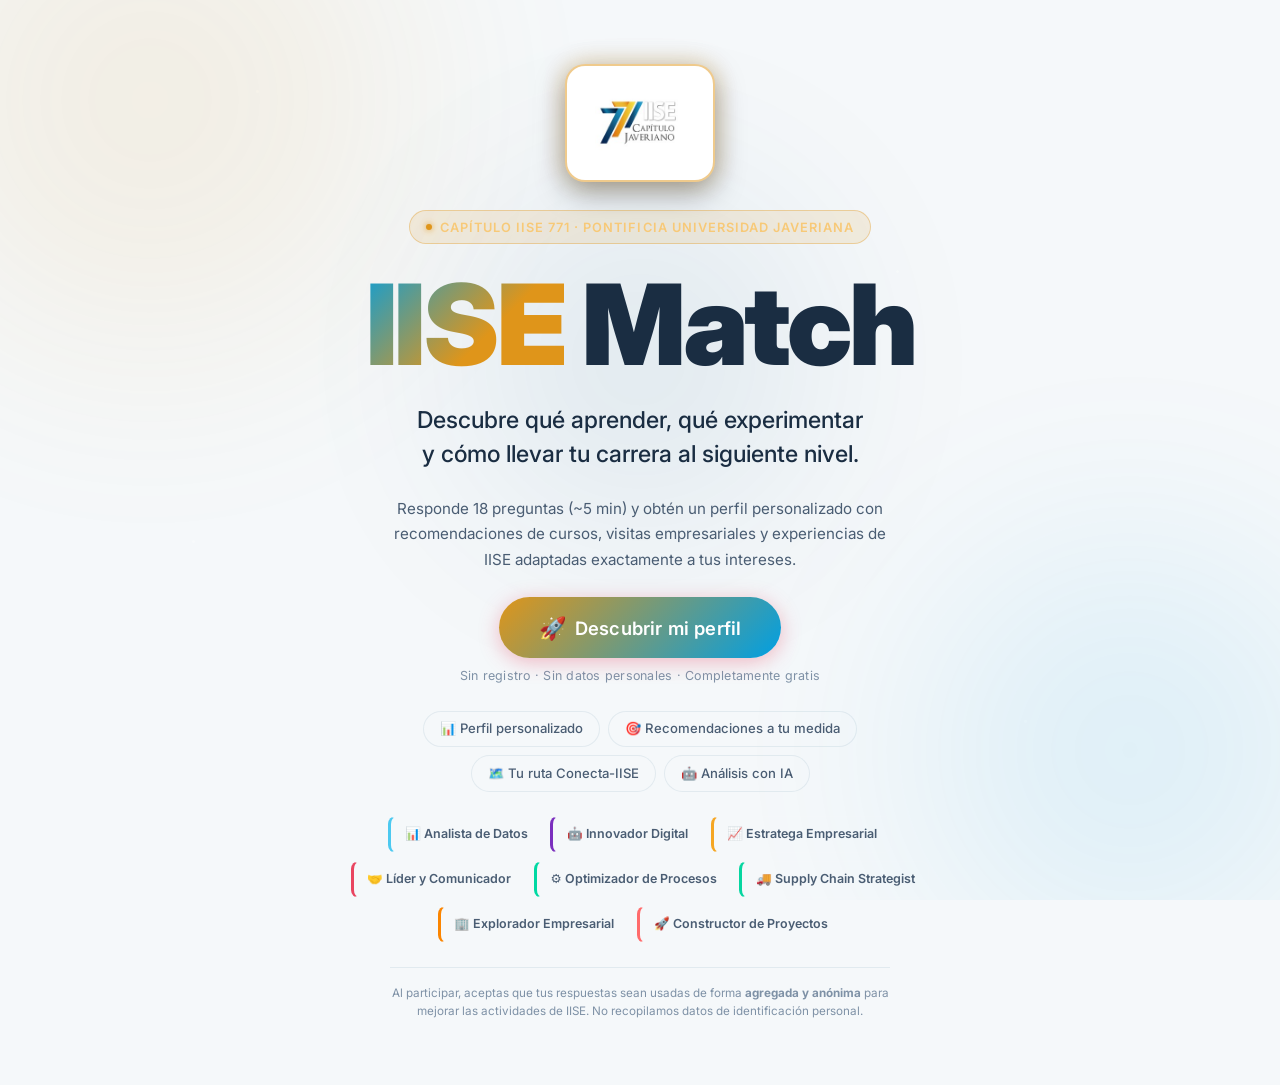
==== index.html @ e1079242 "Add files via upload" ====
<!DOCTYPE html>
<html lang="es">
<head>
  <meta charset="UTF-8">
  <meta name="viewport" content="width=device-width, initial-scale=1.0">
  <title>IISE Match — Descubre tu perfil profesional | Javeriana</title>
  <meta name="description" content="Descubre qué actividades de IISE se adaptan mejor a tus intereses. Responde 18 preguntas y obtén un perfil personalizado con recomendaciones de cursos, visitas y experiencias.">

  <!-- Fonts -->
  <link rel="preconnect" href="https://fonts.googleapis.com">
  <link rel="preconnect" href="https://fonts.gstatic.com" crossorigin>
  <link href="https://fonts.googleapis.com/css2?family=Inter:wght@300;400;500;600;700;800;900&family=JetBrains+Mono:wght@400;700&display=swap" rel="stylesheet">

  <!-- CSS -->
  <link rel="stylesheet" href="main.css">
  <link rel="stylesheet" href="quiz.css">
  <link rel="stylesheet" href="results.css">
</head>
<body>

  <!-- Animated Background Particles -->
  <div class="bg-animation" aria-hidden="true">
    <div class="particle p1"></div>
    <div class="particle p2"></div>
    <div class="particle p3"></div>
    <div class="particle p4"></div>
    <div class="particle p5"></div>
    <div class="orb orb1"></div>
    <div class="orb orb2"></div>
    <div class="orb orb3"></div>
  </div>

  <!-- ============================================================
       SCREEN 1: LANDING
       ============================================================ -->
  <section id="screen-landing" class="screen active" role="main">
    <div class="landing-wrapper">

      <!-- Logo -->
      <div class="logo-container fade-in-up delay-1">
        <a href="https://www.instagram.com/iisejaveriana/" target="_blank" rel="noopener noreferrer" class="logo-card-link" title="Visita nuestro Instagram @iisejaveriana">
          <div class="logo-card">
            <img src="logo.png" alt="Capítulo IISE Javeriano 771" class="main-logo-img">
          </div>
        </a>
      </div>

      <!-- Badge -->
      <div class="badge fade-in-up delay-1">
        <span class="badge-dot"></span>
        Capítulo IISE 771 · Pontificia Universidad Javeriana
      </div>

      <!-- Hero Title -->
      <h1 class="hero-title fade-in-up delay-2">
        <span class="gradient-text">IISE</span> Match
      </h1>

      <!-- Subtitle -->
      <p class="hero-subtitle fade-in-up delay-3">
        Descubre qué aprender, qué experimentar<br class="desktop-br"> y cómo llevar tu carrera al siguiente nivel.
      </p>

      <!-- Description -->
      <p class="hero-desc fade-in-up delay-4">
        Responde 18 preguntas (~5 min) y obtén un perfil personalizado con recomendaciones de cursos, visitas empresariales y experiencias de IISE adaptadas exactamente a tus intereses.
      </p>

      <!-- CTA -->
      <div class="hero-cta fade-in-up delay-5">
        <button id="start-btn" class="btn btn-primary btn-large" aria-label="Comenzar el test de perfil IISE Match">
          <span class="btn-icon">🚀</span>
          Descubrir mi perfil
        </button>
        <p class="cta-hint">Sin registro · Sin datos personales · Completamente gratis</p>
      </div>

      <!-- Feature Pills -->
      <div class="feature-pills fade-in-up delay-6" aria-label="Características del sistema">
        <div class="pill">📊 Perfil personalizado</div>
        <div class="pill">🎯 Recomendaciones a tu medida</div>
        <div class="pill">🗺️ Tu ruta Conecta-IISE</div>
        <div class="pill">🤖 Análisis con IA</div>
      </div>

      <!-- Profile Preview Cards -->
      <div class="profile-preview fade-in-up delay-7" aria-label="Ejemplos de perfiles disponibles">
        <div class="preview-card" style="--card-color:#4cc9f0">📊 Analista de Datos</div>
        <div class="preview-card" style="--card-color:#7b2fbe">🤖 Innovador Digital</div>
        <div class="preview-card" style="--card-color:#f5a623">📈 Estratega Empresarial</div>
        <div class="preview-card" style="--card-color:#e94560">🤝 Líder y Comunicador</div>
        <div class="preview-card" style="--card-color:#00d9a3">⚙️ Optimizador de Procesos</div>
        <div class="preview-card" style="--card-color:#06d6a0">🚚 Supply Chain Strategist</div>
        <div class="preview-card" style="--card-color:#fb8500">🏢 Explorador Empresarial</div>
        <div class="preview-card" style="--card-color:#ff6b6b">🚀 Constructor de Proyectos</div>
      </div>

      <!-- Consent note -->
      <p class="consent-note fade-in-up delay-7">
        Al participar, aceptas que tus respuestas sean usadas de forma <strong>agregada y anónima</strong> 
        para mejorar las actividades de IISE. No recopilamos datos de identificación personal.
      </p>

    </div>
  </section>

  <!-- ============================================================
       SCREEN 2: QUIZ
       ============================================================ -->
  <section id="screen-quiz" class="screen" role="main" aria-label="Cuestionario IISE Match">
    <div id="quiz-container">

      <!-- Top bar: progress -->
      <div class="quiz-topbar">
        <a href="https://www.instagram.com/iisejaveriana/" target="_blank" rel="noopener noreferrer" style="text-decoration:none;" title="Visita nuestro Instagram @iisejaveriana">
          <div class="quiz-brand">
            <img src="logo.png" alt="IISE Logo" class="nav-logo-img">
            <span><strong style="color:var(--accent-primary)">IISE</strong> Match</span>
          </div>
        </a>
        <div class="quiz-progress-info">
          <span id="progress-label" class="progress-label">Pregunta 1 de 18</span>
        </div>
      </div>

      <!-- Progress Bar -->
      <div class="progress-track" role="progressbar" aria-valuemin="0" aria-valuemax="100" aria-valuenow="0">
        <div id="progress-bar-fill" class="progress-bar-fill"></div>
      </div>

      <!-- Module indicator -->
      <div id="module-title" class="module-title"></div>

      <!-- Question Card -->
      <div id="question-container" class="question-card glass-panel">
        <!-- Injected by quiz.js -->
      </div>

      <!-- Navigation -->
      <div class="nav-buttons">
        <button id="prev-btn" class="btn btn-ghost" style="visibility:hidden" aria-label="Pregunta anterior">
          ← Atrás
        </button>
        <button id="next-btn" class="btn btn-primary" disabled aria-label="Siguiente pregunta">
          Siguiente →
        </button>
      </div>
    </div>
  </section>

  <!-- ============================================================
       SCREEN 3: CALCULATING
       ============================================================ -->
  <section id="screen-calculating" class="screen" role="status" aria-live="polite" aria-label="Calculando tu perfil">
    <div class="calculating-wrapper glass-panel">
      <div class="calc-animation">
        <div class="calc-ring"></div>
        <div class="calc-ring r2"></div>
        <div class="calc-ring r3"></div>
        <span class="calc-emoji">🧠</span>
      </div>
      <h2 class="calc-title">Analizando tu perfil…</h2>
      <p class="calc-subtitle">Identificando tus intereses y buscando las mejores actividades de IISE para ti.</p>
      <div class="calc-steps">
        <div class="calc-step active" id="cs1">✓ Procesando respuestas</div>
        <div class="calc-step" id="cs2">◌ Calculando afinidad de perfiles</div>
        <div class="calc-step" id="cs3">◌ Generando recomendaciones</div>
        <div class="calc-step" id="cs4">◌ Construyendo tu ruta Conecta-IISE</div>
      </div>
    </div>
  </section>

  <!-- ============================================================
       SCREEN 4: RESULTS
       ============================================================ -->
  <section id="screen-results" class="screen" role="main" aria-label="Tus resultados IISE Match">
    <div id="results-container">

      <!-- Local Mode Notice -->
      <div id="local-notice" class="local-notice" role="alert" style="display:none">
        <span class="notice-icon">ℹ️</span>
        <div>
          <strong>Modo local activo.</strong> Tus resultados se calculan en tu dispositivo. 
          Para que IISE pueda analizar los datos agrupados, configura la URL de Google Apps Script en <code>js/config.js</code>.
        </div>
      </div>

      <!-- Results Header -->
      <div class="results-header">
        <a href="https://www.instagram.com/iisejaveriana/" target="_blank" rel="noopener noreferrer" class="results-logo-link" title="Visita nuestro Instagram @iisejaveriana">
          <div class="results-logo-wrap">
            <img src="logo.png" alt="Capítulo IISE Javeriano 771" class="results-logo-img">
          </div>
        </a>
        <div class="results-badge">Tu Perfil IISE Match</div>
        <h1 class="results-title">¡Aquí está tu análisis!</h1>
      </div>

      <!-- Primary Profile Card -->
      <div id="primary-profile" class="primary-profile glass-panel" aria-label="Perfil principal">
        <!-- Injected by results.js -->
      </div>

      <!-- Secondary Profiles -->
      <div class="section-header">
        <h2 class="section-title">Tu combinación de perfiles</h2>
        <p class="section-desc">Los porcentajes indican tu afinidad con cada perfil.</p>
      </div>
      <div id="secondary-profiles" class="secondary-profiles" aria-label="Perfiles secundarios">
        <!-- Injected by results.js -->
      </div>

      <!-- Interests -->
      <div class="tags-section">
        <div class="section-header">
          <h2 class="section-title">Tus intereses detectados</h2>
        </div>
        <div id="tags-container" class="tags-container" aria-label="Intereses detectados">
          <!-- Injected by results.js -->
        </div>
      </div>

      <!-- Recommendations -->
      <div class="section-header">
        <h2 class="section-title">Actividades recomendadas para ti</h2>
        <p class="section-desc">Basadas en tu perfil y objetivos declarados.</p>
      </div>
      <div id="recommendations-container" class="recommendations-grid" aria-label="Actividades recomendadas">
        <!-- Injected by results.js -->
      </div>

      <!-- Route -->
      <div class="route-section">
        <div class="section-header">
          <h2 class="section-title">🗺️ Tu Ruta Conecta-IISE</h2>
          <p class="section-desc">Una secuencia de experiencias diseñada para tu perfil.</p>
        </div>
        <div id="route-container" class="route-timeline" aria-label="Ruta Conecta-IISE recomendada">
          <!-- Injected by results.js -->
        </div>
      </div>

      <!-- Action Buttons -->
      <div class="results-actions">
        <button id="restart-btn" class="btn btn-primary btn-large" aria-label="Volver a comenzar">
          🔄 Hacer el test de nuevo
        </button>
      </div>

      <!-- Footer note -->
      <p class="results-footer-note">
        ¿Tienes preguntas sobre las actividades de IISE? Contáctanos en nuestras redes sociales.
        Los datos de tu respuesta se usan de forma agregada y anónima para mejorar las actividades del capítulo.
      </p>

    </div>
  </section>

  <!-- ============================================================
       SCRIPTS (Order matters)
       ============================================================ -->
  <script src="config.js"></script>
  <script src="profiles.js"></script>
  <script src="activities.js"></script>
  <script src="questions.js"></script>
  <script src="router.js"></script>
  <script src="api.js"></script>
  <script src="scoring.js"></script>
  <script src="recommender.js"></script>
  <script src="quiz.js"></script>
  <script src="results.js"></script>

  <!-- Calculating screen animation sequencer -->
  <script>
    // Animate the calculating steps sequentially
    window._animateCalcSteps = function() {
      const steps = ['cs2','cs3','cs4'];
      steps.forEach((id, i) => {
        setTimeout(() => {
          const el = document.getElementById(id);
          if (el) {
            el.classList.add('active');
            el.textContent = el.textContent.replace('◌', '✓');
          }
        }, (i + 1) * 700);
      });
    };
  </script>

</body>
</html>
---- main.css ----
/* ============================================================
   IISE MATCH — Design System & Global Styles
   Pontificia Universidad Javeriana · Capítulo IISE
   ============================================================ */

/* ── Design Tokens ────────────────────────────────────────── */
:root {
  /* Backgrounds */
  --bg-primary:    #f5f8fa; /* Soft warm white */
  --bg-secondary:  #ffffff; /* Pure white for containers */
  --bg-card:       rgba(255, 255, 255, 0.85);
  --bg-card-hover: rgba(255, 255, 255, 0.95);

  /* Accent Colors - IISE Javeriana 771 Logo */
  --accent-primary:   #df951a; /* Logo Gold/Amber */
  --accent-secondary: #084c76; /* Logo Prussian Blue */
  --accent-tertiary:  #009fe3; /* Logo Cyan/Medium Blue */

  /* Semantic Colors */
  --text-primary:   #1a2d42; /* Dark Prussian Blue for readability */
  --text-secondary: #4a5d73; /* Slate grey for text descriptions */
  --text-muted:     #7e91a6; /* Light grey for indicators */
  --success:        #00bfa6; /* Soft green */
  --warning:        #df951a; /* Gold */
  --info:           #009fe3; /* Cyan */
  --danger:         #ff4d6d;

  /* Typography */
  --font-main: 'Inter', system-ui, sans-serif;
  --font-mono: 'JetBrains Mono', monospace;

  /* Glass Effect - Light Mode */
  --glass-bg:     rgba(255, 255, 255, 0.8);
  --glass-border: rgba(8, 76, 118, 0.08);
  --glass-shadow: 0 10px 30px -10px rgba(8, 76, 118, 0.12), 0 1px 3px rgba(8, 76, 118, 0.05);

  /* Spacing */
  --space-xs:  0.25rem;
  --space-sm:  0.5rem;
  --space-md:  1rem;
  --space-lg:  1.5rem;
  --space-xl:  2rem;
  --space-2xl: 3rem;
  --space-3xl: 4rem;

  /* Border Radius */
  --radius-sm:   8px;
  --radius-md:   12px;
  --radius-lg:   20px;
  --radius-full: 9999px;

  /* Transitions */
  --transition-fast:   0.15s ease;
  --transition-normal: 0.3s ease;
  --transition-slow:   0.6s ease;
}

/* ── Reset ────────────────────────────────────────────────── */
*, *::before, *::after {
  box-sizing: border-box;
  margin: 0;
  padding: 0;
}

html {
  scroll-behavior: smooth;
  font-size: 16px;
}

body {
  background-color: var(--bg-primary);
  color: var(--text-primary);
  font-family: var(--font-main);
  line-height: 1.65;
  min-height: 100vh;
  overflow-x: hidden;
  -webkit-font-smoothing: antialiased;
}

img, svg { display: block; max-width: 100%; }
button { cursor: pointer; font-family: var(--font-main); }
a { color: var(--info); text-decoration: none; }

/* ── Animated Background ──────────────────────────────────── */
.bg-animation {
  position: fixed;
  inset: 0;
  pointer-events: none;
  z-index: 0;
  overflow: hidden;
}

.orb {
  position: absolute;
  border-radius: 50%;
  filter: blur(100px);
  opacity: 0.12;
  animation: orbFloat 20s ease-in-out infinite;
}

.orb1 {
  width: 600px; height: 600px;
  background: radial-gradient(circle, #df951a, transparent);
  top: -200px; left: -150px;
  animation-delay: 0s;
}

.orb2 {
  width: 500px; height: 500px;
  background: radial-gradient(circle, #009fe3, transparent);
  bottom: -100px; right: -100px;
  animation-delay: -8s;
}

.orb3 {
  width: 400px; height: 400px;
  background: radial-gradient(circle, #084c76, transparent);
  top: 40%; left: 50%;
  transform: translate(-50%, -50%);
  animation-delay: -15s;
}

@keyframes orbFloat {
  0%, 100% { transform: translate(0, 0) scale(1); }
  33%       { transform: translate(30px, -30px) scale(1.05); }
  66%       { transform: translate(-20px, 20px) scale(0.95); }
}

.particle {
  position: absolute;
  width: 3px; height: 3px;
  border-radius: 50%;
  background: rgba(255, 255, 255, 0.3);
  animation: particleDrift 15s linear infinite;
}

.p1 { top: 10%; left: 20%; animation-delay: 0s;    animation-duration: 12s; }
.p2 { top: 30%; left: 70%; animation-delay: -4s;   animation-duration: 18s; }
.p3 { top: 60%; left: 15%; animation-delay: -8s;   animation-duration: 14s; }
.p4 { top: 80%; left: 80%; animation-delay: -2s;   animation-duration: 16s; }
.p5 { top: 50%; left: 45%; animation-delay: -10s;  animation-duration: 20s; }

@keyframes particleDrift {
  0%   { transform: translateY(0) translateX(0); opacity: 0; }
  10%  { opacity: 0.4; }
  90%  { opacity: 0.4; }
  100% { transform: translateY(-200px) translateX(50px); opacity: 0; }
}

/* ── Screens ──────────────────────────────────────────────── */
.screen {
  display: none;
  position: relative;
  z-index: 1;
  min-height: 100vh;
  padding: var(--space-xl);
}

.screen.active {
  display: flex;
  flex-direction: column;
  align-items: center;
}

/* ── Glass Panel ──────────────────────────────────────────── */
.glass-panel {
  background: var(--glass-bg);
  backdrop-filter: blur(20px);
  -webkit-backdrop-filter: blur(20px);
  border: 1px solid var(--glass-border);
  border-radius: var(--radius-lg);
  box-shadow: var(--glass-shadow);
}

/* ── Typography ───────────────────────────────────────────── */
h1, h2, h3, h4, h5, h6 {
  font-weight: 700;
  color: var(--text-primary);
  line-height: 1.2;
}

.gradient-text {
  background: linear-gradient(135deg, var(--info) 0%, var(--accent-primary) 60%);
  -webkit-background-clip: text;
  -webkit-text-fill-color: transparent;
  background-clip: text;
}

/* ── Buttons ──────────────────────────────────────────────── */
.btn {
  display: inline-flex;
  align-items: center;
  justify-content: center;
  gap: var(--space-sm);
  padding: 0.875rem 1.75rem;
  border-radius: var(--radius-full);
  border: none;
  font-size: 1rem;
  font-weight: 600;
  letter-spacing: 0.01em;
  transition: all var(--transition-normal);
  position: relative;
  overflow: hidden;
  white-space: nowrap;
}

.btn::after {
  content: '';
  position: absolute;
  inset: 0;
  background: linear-gradient(rgba(255,255,255,0.08), rgba(255,255,255,0));
  opacity: 0;
  transition: opacity var(--transition-fast);
}

.btn:hover::after { opacity: 1; }

.btn-primary {
  background: linear-gradient(135deg, var(--accent-primary) 0%, var(--accent-tertiary) 100%);
  color: #fff;
  box-shadow: 0 4px 20px rgba(233, 69, 96, 0.35);
}

.btn-primary:hover {
  transform: translateY(-2px);
  box-shadow: 0 8px 30px rgba(233, 69, 96, 0.5);
}

.btn-primary:active { transform: translateY(0); }

.btn-primary:disabled {
  background: var(--bg-card);
  color: var(--text-muted);
  box-shadow: none;
  cursor: not-allowed;
  transform: none;
}

.btn-ghost {
  background: transparent;
  color: var(--text-secondary);
  border: 1px solid var(--glass-border);
  box-shadow: none;
}

.btn-ghost:hover {
  background: var(--bg-card);
  color: var(--text-primary);
  border-color: rgba(255,255,255,0.15);
  transform: translateY(-1px);
}

.btn-large {
  padding: 1.1rem 2.5rem;
  font-size: 1.15rem;
}

.btn-icon { font-size: 1.2em; }

/* ── Animations ───────────────────────────────────────────── */
@keyframes fadeInUp {
  from { opacity: 0; transform: translateY(24px); }
  to   { opacity: 1; transform: translateY(0); }
}

@keyframes fadeIn {
  from { opacity: 0; }
  to   { opacity: 1; }
}

@keyframes pulseGlow {
  0%, 100% { box-shadow: 0 0 0 0 rgba(233, 69, 96, 0.4); }
  50%       { box-shadow: 0 0 0 12px rgba(233, 69, 96, 0); }
}

.fade-in-up {
  opacity: 0;
  animation: fadeInUp 0.7s ease forwards;
}

.delay-1 { animation-delay: 0.1s; }
.delay-2 { animation-delay: 0.25s; }
.delay-3 { animation-delay: 0.4s; }
.delay-4 { animation-delay: 0.55s; }
.delay-5 { animation-delay: 0.7s; }
.delay-6 { animation-delay: 0.85s; }
.delay-7 { animation-delay: 1.0s; }

/* ============================================================
   LANDING PAGE STYLES
   ============================================================ */

#screen-landing {
  justify-content: center;
  padding-top: var(--space-3xl);
  padding-bottom: var(--space-3xl);
}

.landing-wrapper {
  width: 100%;
  max-width: 760px;
  text-align: center;
  display: flex;
  flex-direction: column;
  align-items: center;
  gap: var(--space-lg);
}

/* ── Logo Card ─── */
.logo-container {
  display: flex;
  justify-content: center;
  align-items: center;
  margin-bottom: var(--space-xs);
}

.logo-card {
  background: #ffffff;
  padding: 12px 28px;
  border-radius: 20px;
  box-shadow: 0 10px 30px rgba(0, 0, 0, 0.35), 0 0 25px rgba(223, 149, 26, 0.3);
  border: 2px solid rgba(223, 149, 26, 0.5);
  display: inline-flex;
  align-items: center;
  justify-content: center;
  transition: transform var(--transition-normal), box-shadow var(--transition-normal);
}

.logo-card:hover {
  transform: translateY(-3px) scale(1.02);
  box-shadow: 0 14px 35px rgba(0, 0, 0, 0.4), 0 0 30px rgba(223, 149, 26, 0.45);
}

.main-logo-img {
  max-height: 90px;
  width: auto;
  object-fit: contain;
  display: block;
}

/* Quiz Topbar Logo */
.nav-logo-img {
  height: 32px;
  width: auto;
  background: #ffffff;
  padding: 3px 8px;
  border-radius: 8px;
  vertical-align: middle;
  object-fit: contain;
  margin-right: 8px;
  box-shadow: 0 2px 8px rgba(0,0,0,0.2);
}

/* Results Header Logo */
.results-logo-wrap {
  display: flex;
  justify-content: center;
  margin-bottom: var(--space-md);
}

.results-logo-img {
  max-height: 75px;
  width: auto;
  background: #ffffff;
  padding: 10px 22px;
  border-radius: 16px;
  box-shadow: 0 8px 25px rgba(0,0,0,0.35);
  border: 1px solid rgba(223, 149, 26, 0.4);
}

/* ── Badge ─── */
.badge {
  display: inline-flex;
  align-items: center;
  gap: var(--space-sm);
  background: rgba(223, 149, 26, 0.12);
  border: 1px solid rgba(223, 149, 26, 0.35);
  color: #f7c978;
  font-size: 0.8rem;
  font-weight: 600;
  letter-spacing: 0.08em;
  text-transform: uppercase;
  padding: 0.35rem 1rem;
  border-radius: var(--radius-full);
}

.badge-dot {
  width: 6px; height: 6px;
  background: var(--accent-primary);
  border-radius: 50%;
  animation: pulseGlow 2s ease-in-out infinite;
  box-shadow: 0 0 6px var(--accent-primary);
}

/* ── Hero ─── */
.hero-title {
  font-size: clamp(3.5rem, 10vw, 7rem);
  font-weight: 900;
  letter-spacing: -0.03em;
  line-height: 1;
  margin-bottom: 0;
}

.hero-subtitle {
  font-size: clamp(1.15rem, 2.5vw, 1.45rem);
  color: var(--text-primary);
  font-weight: 500;
  line-height: 1.45;
  max-width: 560px;
}

.hero-desc {
  font-size: 0.95rem;
  color: var(--text-secondary);
  max-width: 500px;
  line-height: 1.7;
}

.desktop-br { display: block; }

/* ── CTA Block ─── */
.hero-cta {
  display: flex;
  flex-direction: column;
  align-items: center;
  gap: var(--space-sm);
}

.cta-hint {
  font-size: 0.78rem;
  color: var(--text-muted);
  letter-spacing: 0.02em;
}

/* ── Feature Pills ─── */
.feature-pills {
  display: flex;
  flex-wrap: wrap;
  justify-content: center;
  gap: var(--space-sm);
  max-width: 600px;
}

.pill {
  background: rgba(255, 255, 255, 0.04);
  border: 1px solid var(--glass-border);
  padding: 0.4rem 1rem;
  border-radius: var(--radius-full);
  font-size: 0.82rem;
  color: var(--text-secondary);
  font-weight: 500;
  backdrop-filter: blur(8px);
  transition: all var(--transition-normal);
}

.pill:hover {
  background: rgba(255,255,255,0.08);
  color: var(--text-primary);
  border-color: rgba(255,255,255,0.15);
}

/* ── Profile Preview ─── */
.profile-preview {
  display: flex;
  flex-wrap: wrap;
  justify-content: center;
  gap: var(--space-sm);
  max-width: 660px;
}

.preview-card {
  background: rgba(255,255,255,0.03);
  border: 1px solid rgba(255,255,255,0.06);
  border-left: 3px solid var(--card-color, var(--accent-primary));
  border-radius: var(--radius-sm);
  padding: 0.45rem 0.85rem;
  font-size: 0.78rem;
  font-weight: 600;
  color: var(--text-secondary);
  transition: all var(--transition-normal);
  cursor: default;
}

.preview-card:hover {
  background: rgba(255,255,255,0.07);
  color: var(--text-primary);
  transform: translateY(-2px);
  box-shadow: 0 4px 20px rgba(0,0,0,0.3);
}

/* ── Consent ─── */
.consent-note {
  font-size: 0.73rem;
  color: var(--text-muted);
  max-width: 500px;
  line-height: 1.6;
  border-top: 1px solid var(--glass-border);
  padding-top: var(--space-md);
}

/* ============================================================
   SECTION HELPERS
   ============================================================ */
.section-header {
  width: 100%;
  margin-bottom: var(--space-lg);
}

.section-title {
  font-size: 1.4rem;
  font-weight: 700;
  margin-bottom: var(--space-xs);
}

.section-desc {
  font-size: 0.88rem;
  color: var(--text-secondary);
  margin-bottom: 0;
}

/* ============================================================
   RESPONSIVE
   ============================================================ */
@media (max-width: 768px) {
  .screen { padding: var(--space-md); }
  .desktop-br { display: none; }
  .hero-title { font-size: clamp(3rem, 15vw, 5rem); }
  .hero-subtitle { font-size: 1.05rem; }
  .btn-large { padding: 0.9rem 2rem; font-size: 1.05rem; }
  .feature-pills { gap: 0.4rem; }
  .pill { font-size: 0.78rem; padding: 0.35rem 0.75rem; }
}

@media (max-width: 480px) {
  #screen-landing { padding-top: var(--space-xl); }
  .badge { font-size: 0.7rem; }
  .hero-subtitle { font-size: 0.95rem; }
  .hero-desc { font-size: 0.88rem; }
}
---- quiz.css ----
/* ============================================================
   IISE MATCH — Quiz Screen Styles
   ============================================================ */

/* ── Quiz Container ───────────────────────────────────────── */
#screen-quiz {
  justify-content: flex-start;
  padding-top: var(--space-lg);
}

#quiz-container {
  width: 100%;
  max-width: 780px;
  display: flex;
  flex-direction: column;
  gap: 0;
}

/* ── Top Bar ──────────────────────────────────────────────── */
.quiz-topbar {
  display: flex;
  align-items: center;
  justify-content: space-between;
  margin-bottom: var(--space-md);
}

.quiz-brand {
  font-size: 1rem;
  font-weight: 800;
  background: linear-gradient(135deg, var(--info), var(--accent-primary));
  -webkit-background-clip: text;
  -webkit-text-fill-color: transparent;
  background-clip: text;
  letter-spacing: -0.02em;
}

.progress-label {
  font-size: 0.8rem;
  color: var(--text-secondary);
  font-family: var(--font-mono);
  font-weight: 500;
}

/* ── Progress Bar ─────────────────────────────────────────── */
.progress-track {
  width: 100%;
  height: 4px;
  background: rgba(255, 255, 255, 0.06);
  border-radius: var(--radius-full);
  margin-bottom: var(--space-md);
  overflow: hidden;
}

.progress-bar-fill {
  height: 100%;
  background: linear-gradient(90deg, var(--info), var(--success), var(--accent-primary));
  background-size: 200% 100%;
  width: 5%;
  border-radius: var(--radius-full);
  transition: width 0.5s cubic-bezier(0.4, 0, 0.2, 1);
  animation: shimmer 2s linear infinite;
}

@keyframes shimmer {
  0%   { background-position: 200% center; }
  100% { background-position: -200% center; }
}

/* ── Module Title ─────────────────────────────────────────── */
.module-title {
  font-size: 0.72rem;
  color: var(--info);
  text-transform: uppercase;
  letter-spacing: 0.12em;
  font-weight: 700;
  margin-bottom: var(--space-lg);
  display: flex;
  align-items: center;
  gap: var(--space-sm);
}

.module-title::before {
  content: '';
  display: inline-block;
  width: 20px;
  height: 2px;
  background: var(--info);
  border-radius: 2px;
}

/* ── Question Card ────────────────────────────────────────── */
.question-card {
  padding: var(--space-xl) var(--space-xl);
  margin-bottom: var(--space-lg);
  animation: fadeInUp 0.4s ease-out;
}

.question-text {
  font-size: clamp(1.2rem, 3vw, 1.65rem);
  font-weight: 700;
  line-height: 1.35;
  margin-bottom: var(--space-sm);
  color: var(--text-primary);
}

.question-subtitle {
  font-size: 0.88rem;
  color: var(--warning);
  margin-bottom: var(--space-xl);
  display: flex;
  align-items: center;
  gap: var(--space-xs);
}

.question-subtitle::before { content: '☝️'; }

/* ── Options Grid ─────────────────────────────────────────── */
.options-container {
  display: grid;
  gap: var(--space-sm);
  margin-top: var(--space-lg);
}

.options-container.select,
.options-container.multiselect {
  grid-template-columns: repeat(auto-fill, minmax(280px, 1fr));
}

.options-container.dropdown,
.options-container.scale {
  grid-template-columns: 1fr;
}

/* ── Option Cards ─────────────────────────────────────────── */
.option-card {
  background: rgba(255, 255, 255, 0.03);
  border: 1.5px solid var(--glass-border);
  padding: 1rem 1.25rem;
  border-radius: var(--radius-md);
  cursor: pointer;
  transition: all var(--transition-fast);
  display: flex;
  align-items: center;
  gap: var(--space-md);
  position: relative;
  overflow: hidden;
  user-select: none;
}

.option-card::before {
  content: '';
  position: absolute;
  top: 0; left: 0;
  width: 3px; height: 100%;
  background: var(--info);
  opacity: 0;
  transition: opacity var(--transition-fast);
}

.option-card:hover {
  background: rgba(255, 255, 255, 0.07);
  border-color: rgba(76, 201, 240, 0.3);
  transform: translateX(3px);
}

.option-card:hover::before { opacity: 1; }

.option-card.selected {
  background: rgba(76, 201, 240, 0.08);
  border-color: rgba(76, 201, 240, 0.5);
  box-shadow: 0 0 20px rgba(76, 201, 240, 0.1);
}

.option-card.selected::before { opacity: 1; }

/* Selection indicator */
.option-card .option-check {
  width: 20px; height: 20px;
  border: 2px solid var(--glass-border);
  border-radius: 50%;
  flex-shrink: 0;
  display: flex;
  align-items: center;
  justify-content: center;
  transition: all var(--transition-fast);
  font-size: 0.7rem;
}

.option-card.selected .option-check {
  background: var(--info);
  border-color: var(--info);
  color: #000;
}

/* Multiselect: square checkboxes */
.options-container.multiselect .option-card .option-check {
  border-radius: 5px;
}

.option-text {
  font-weight: 500;
  font-size: 0.95rem;
  color: var(--text-primary);
  flex: 1;
  line-height: 1.4;
}

/* ── Dropdown ─────────────────────────────────────────────── */
.custom-select {
  width: 100%;
  padding: 1rem 1.25rem;
  background: rgba(255, 255, 255, 0.04);
  color: var(--text-primary);
  border: 1.5px solid var(--glass-border);
  border-radius: var(--radius-md);
  font-size: 1rem;
  font-family: var(--font-main);
  font-weight: 500;
  outline: none;
  cursor: pointer;
  transition: border-color var(--transition-fast);
  appearance: none;
  background-image: url("data:image/svg+xml,%3Csvg xmlns='http://www.w3.org/2000/svg' width='12' height='12' fill='%238888a8' viewBox='0 0 16 16'%3E%3Cpath d='M7.247 11.14L2.451 5.658C1.885 5.013 2.345 4 3.204 4h9.592a1 1 0 0 1 .753 1.659l-4.796 5.48a1 1 0 0 1-1.506 0z'/%3E%3C/svg%3E");
  background-repeat: no-repeat;
  background-position: right 1rem center;
  padding-right: 2.5rem;
}

.custom-select:focus {
  border-color: rgba(76, 201, 240, 0.5);
  box-shadow: 0 0 0 3px rgba(76, 201, 240, 0.1);
}

.custom-select option {
  background: #1a1a2e;
  color: var(--text-primary);
}

/* ── Scale ────────────────────────────────────────────────── */
.scale-container {
  width: 100%;
  padding: var(--space-xl) var(--space-md);
  background: rgba(255, 255, 255, 0.05);
  border: 1.5px solid var(--glass-border);
  border-radius: var(--radius-lg);
  box-shadow: inset 0 2px 10px rgba(0, 0, 0, 0.2);
}

.scale-value-display {
  text-align: center;
  font-size: 3.5rem;
  margin-bottom: var(--space-sm);
  line-height: 1;
  min-height: 3.8rem;
  transition: transform 0.2s cubic-bezier(0.175, 0.885, 0.32, 1.275);
  filter: drop-shadow(0 4px 12px rgba(223, 149, 26, 0.4));
}

input[type="range"] {
  width: 100%;
  -webkit-appearance: none;
  appearance: none;
  background: transparent;
  margin: var(--space-lg) 0;
  outline: none;
}

input[type="range"]::-webkit-slider-runnable-track {
  width: 100%;
  height: 12px;
  background: linear-gradient(90deg, #084c76 0%, #009fe3 50%, #df951a 100%);
  border-radius: 8px;
  border: 1.5px solid rgba(255, 255, 255, 0.35);
  box-shadow: inset 0 2px 4px rgba(0, 0, 0, 0.4);
  cursor: pointer;
}

input[type="range"]::-webkit-slider-thumb {
  -webkit-appearance: none;
  appearance: none;
  width: 32px;
  height: 32px;
  border-radius: 50%;
  background: #ffffff;
  border: 3px solid #df951a;
  cursor: pointer;
  margin-top: -10px;
  box-shadow: 0 4px 15px rgba(0, 0, 0, 0.5), 0 0 14px rgba(223, 149, 26, 0.9);
  transition: transform 0.15s ease, background 0.15s ease;
}

input[type="range"]::-webkit-slider-thumb:hover {
  transform: scale(1.25);
  background: #fff8eb;
}

input[type="range"]::-moz-range-track {
  width: 100%;
  height: 12px;
  background: linear-gradient(90deg, #084c76 0%, #009fe3 50%, #df951a 100%);
  border-radius: 8px;
  border: 1.5px solid rgba(255, 255, 255, 0.35);
  box-shadow: inset 0 2px 4px rgba(0, 0, 0, 0.4);
}

input[type="range"]::-moz-range-thumb {
  width: 32px;
  height: 32px;
  border-radius: 50%;
  background: #ffffff;
  border: 3px solid #df951a;
  cursor: pointer;
  box-shadow: 0 4px 15px rgba(0, 0, 0, 0.5), 0 0 14px rgba(223, 149, 26, 0.9);
}

.scale-labels {
  display: flex;
  justify-content: space-between;
  margin-top: var(--space-md);
  padding: 0 var(--space-xs);
}

.scale-label-item {
  display: flex;
  flex-direction: column;
  align-items: center;
  gap: 4px;
  cursor: pointer;
  padding: 6px 8px;
  border-radius: var(--radius-sm);
  transition: all var(--transition-fast);
}

.scale-label-item:hover {
  background: rgba(255, 255, 255, 0.08);
}

.scale-label-num {
  font-family: var(--font-mono);
  font-size: 0.85rem;
  color: var(--text-primary);
  font-weight: 800;
}

.scale-label-text {
  font-size: 0.78rem;
  color: var(--text-secondary);
  text-align: center;
  max-width: 80px;
  font-weight: 500;
}

/* ── Navigation Buttons ───────────────────────────────────── */
.nav-buttons {
  display: flex;
  justify-content: space-between;
  align-items: center;
  gap: var(--space-md);
}

/* ── Calculating Screen ───────────────────────────────────── */
#screen-calculating {
  justify-content: center;
}

.calculating-wrapper {
  padding: var(--space-3xl) var(--space-2xl);
  text-align: center;
  max-width: 480px;
  width: 100%;
}

.calc-animation {
  position: relative;
  width: 100px; height: 100px;
  margin: 0 auto var(--space-xl);
}

.calc-ring {
  position: absolute;
  inset: 0;
  border-radius: 50%;
  border: 2px solid transparent;
  border-top-color: var(--accent-primary);
  animation: spin 1s linear infinite;
}

.calc-ring.r2 {
  inset: 12px;
  border-top-color: var(--info);
  animation-duration: 1.5s;
  animation-direction: reverse;
}

.calc-ring.r3 {
  inset: 24px;
  border-top-color: var(--success);
  animation-duration: 2s;
}

.calc-emoji {
  position: absolute;
  top: 50%; left: 50%;
  transform: translate(-50%, -50%);
  font-size: 1.8rem;
  animation: pulse 2s ease-in-out infinite;
}

@keyframes spin {
  from { transform: rotate(0deg); }
  to   { transform: rotate(360deg); }
}

@keyframes pulse {
  0%, 100% { transform: translate(-50%, -50%) scale(1); }
  50%       { transform: translate(-50%, -50%) scale(1.1); }
}

.calc-title {
  font-size: 1.6rem;
  margin-bottom: var(--space-sm);
}

.calc-subtitle {
  font-size: 0.9rem;
  color: var(--text-secondary);
  margin-bottom: var(--space-xl);
}

.calc-steps {
  display: flex;
  flex-direction: column;
  gap: var(--space-sm);
  text-align: left;
}

.calc-step {
  font-size: 0.82rem;
  color: var(--text-muted);
  padding: 0.5rem 0.75rem;
  border-radius: var(--radius-sm);
  transition: all 0.4s ease;
  font-family: var(--font-mono);
}

.calc-step.active {
  color: var(--success);
  background: rgba(0, 217, 163, 0.06);
}

/* ── Responsive ───────────────────────────────────────────── */
@media (max-width: 768px) {
  .question-card { padding: var(--space-lg); }
  .options-container.select,
  .options-container.multiselect {
    grid-template-columns: 1fr;
  }
  .question-text { font-size: 1.2rem; }
}

@media (max-width: 480px) {
  #screen-quiz { padding: var(--space-md) var(--space-sm); }
  .option-card { padding: 0.85rem 1rem; }
}
---- results.css ----
/* ============================================================
   IISE MATCH — Results Screen Styles
   ============================================================ */

/* ── Results Container ────────────────────────────────────── */
#screen-results {
  justify-content: flex-start;
  padding-top: var(--space-xl);
  padding-bottom: var(--space-3xl);
}

#results-container {
  width: 100%;
  max-width: 900px;
  display: flex;
  flex-direction: column;
  gap: var(--space-2xl);
  animation: fadeInUp 0.6s ease-out;
}

/* ── Local Notice ─────────────────────────────────────────── */
.local-notice {
  display: flex;
  align-items: flex-start;
  gap: var(--space-md);
  background: rgba(245, 166, 35, 0.08);
  border: 1px solid rgba(245, 166, 35, 0.2);
  border-left: 4px solid var(--warning);
  padding: var(--space-md) var(--space-lg);
  border-radius: var(--radius-md);
  font-size: 0.85rem;
  color: var(--text-secondary);
}

.notice-icon { font-size: 1.1rem; flex-shrink: 0; }
.local-notice code { color: var(--warning); background: rgba(255,255,255,0.06); padding: 1px 5px; border-radius: 4px; }

/* ── Results Header ───────────────────────────────────────── */
.results-header { text-align: center; }

.results-badge {
  display: inline-block;
  background: rgba(233, 69, 96, 0.1);
  border: 1px solid rgba(233, 69, 96, 0.2);
  color: #f0a0b0;
  font-size: 0.75rem;
  font-weight: 700;
  letter-spacing: 0.1em;
  text-transform: uppercase;
  padding: 0.3rem 0.85rem;
  border-radius: var(--radius-full);
  margin-bottom: var(--space-md);
}

.results-title {
  font-size: clamp(1.6rem, 4vw, 2.4rem);
  font-weight: 800;
}

/* ── Primary Profile Card ─────────────────────────────────── */
.primary-profile {
  padding: var(--space-xl);
  display: grid;
  grid-template-columns: 160px 1fr;
  gap: var(--space-xl);
  align-items: center;
  position: relative;
  overflow: hidden;
}

.primary-profile::before {
  content: '';
  position: absolute;
  top: -50%; right: -10%;
  width: 300px; height: 300px;
  border-radius: 50%;
  background: var(--profile-glow, rgba(233,69,96,0.05));
  filter: blur(60px);
  pointer-events: none;
}

/* SVG Circular Progress */
.profile-score { position: relative; }

.circular-chart {
  display: block;
  width: 100%;
  max-width: 150px;
  margin: 0 auto;
  filter: drop-shadow(0 0 12px var(--profile-stroke, rgba(76,201,240,0.3)));
}

.circle-bg {
  fill: none;
  stroke: rgba(255, 255, 255, 0.06);
  stroke-width: 3;
}

.circle {
  fill: none;
  stroke-width: 2.5;
  stroke-linecap: round;
  animation: drawCircle 1.8s cubic-bezier(0.4, 0, 0.2, 1) forwards;
  transform-origin: center;
  transform: rotate(-90deg);
}

@keyframes drawCircle {
  from { stroke-dasharray: 0 100; }
}

.percentage-text {
  font-family: var(--font-mono);
  font-size: 0.42rem;
  text-anchor: middle;
  font-weight: 700;
  dominant-baseline: middle;
}

/* Profile Info */
.profile-info {}

.profile-emoji-big {
  font-size: 3rem;
  line-height: 1;
  margin-bottom: var(--space-sm);
  display: block;
}

.profile-main-name {
  font-size: clamp(1.6rem, 4vw, 2.2rem);
  font-weight: 800;
  line-height: 1.1;
  margin-bottom: var(--space-xs);
}

.combined-badge {
  display: inline-flex;
  align-items: center;
  gap: var(--space-xs);
  background: rgba(76, 201, 240, 0.1);
  border: 1px solid rgba(76, 201, 240, 0.25);
  color: var(--info);
  font-size: 0.78rem;
  font-weight: 600;
  padding: 0.25rem 0.75rem;
  border-radius: var(--radius-full);
  margin-bottom: var(--space-md);
}

.profile-desc {
  font-size: 0.95rem;
  color: var(--text-secondary);
  line-height: 1.65;
  max-width: 480px;
}

/* ── Secondary Profiles ───────────────────────────────────── */
.secondary-profiles {
  display: grid;
  grid-template-columns: repeat(auto-fit, minmax(200px, 1fr));
  gap: var(--space-md);
}

.secondary-card {
  background: var(--bg-card);
  border: 1px solid var(--glass-border);
  border-radius: var(--radius-md);
  padding: var(--space-md) var(--space-lg);
  display: flex;
  align-items: center;
  justify-content: space-between;
  gap: var(--space-md);
  transition: all var(--transition-normal);
  position: relative;
  overflow: hidden;
}

.secondary-card::after {
  content: '';
  position: absolute;
  left: 0; top: 0;
  width: 3px; height: 100%;
  background: var(--card-color, var(--accent-primary));
}

.secondary-card:hover {
  background: var(--bg-card-hover);
  transform: translateY(-2px);
  box-shadow: 0 6px 24px rgba(0,0,0,0.3);
}

.secondary-card-left {
  display: flex;
  align-items: center;
  gap: var(--space-sm);
}

.secondary-emoji { font-size: 1.4rem; }

.secondary-name {
  font-size: 0.88rem;
  font-weight: 600;
  color: var(--text-primary);
}

.secondary-score {
  font-family: var(--font-mono);
  font-weight: 700;
  font-size: 1.2rem;
  color: var(--text-primary);
}

/* ── Tags / Interests ─────────────────────────────────────── */
.tags-container {
  display: flex;
  flex-wrap: wrap;
  gap: var(--space-sm);
}

.tag {
  display: inline-flex;
  align-items: center;
  gap: 4px;
  background: rgba(255, 255, 255, 0.05);
  border: 1px solid var(--glass-border);
  padding: 0.35rem 0.85rem;
  border-radius: var(--radius-full);
  font-size: 0.8rem;
  font-family: var(--font-mono);
  color: var(--text-secondary);
  transition: all var(--transition-fast);
}

.tag:hover {
  background: rgba(76, 201, 240, 0.08);
  border-color: rgba(76, 201, 240, 0.3);
  color: var(--info);
}

.tag::before { content: '#'; color: var(--text-muted); }

/* ── Recommendations Grid ─────────────────────────────────── */
.recommendations-grid {
  display: grid;
  grid-template-columns: repeat(auto-fill, minmax(260px, 1fr));
  gap: var(--space-lg);
}

.rec-card {
  background: var(--bg-card);
  border: 1px solid var(--glass-border);
  border-radius: var(--radius-lg);
  padding: var(--space-lg);
  display: flex;
  flex-direction: column;
  gap: var(--space-sm);
  transition: all var(--transition-normal);
  cursor: default;
  position: relative;
  overflow: hidden;
}

.rec-card::before {
  content: '';
  position: absolute;
  top: 0; left: 0; right: 0;
  height: 2px;
  background: linear-gradient(90deg, var(--accent-primary), var(--info));
  opacity: 0;
  transition: opacity var(--transition-normal);
}

.rec-card:hover {
  background: var(--bg-card-hover);
  transform: translateY(-5px);
  box-shadow: 0 16px 40px rgba(0, 0, 0, 0.4);
  border-color: rgba(255,255,255,0.12);
}

.rec-card:hover::before { opacity: 1; }

/* Match badge — top right */
.rec-header {
  display: flex;
  align-items: center;
  justify-content: space-between;
}

.rec-emoji {
  font-size: 2rem;
  line-height: 1;
}

.rec-match {
  background: rgba(0, 217, 163, 0.12);
  border: 1px solid rgba(0, 217, 163, 0.25);
  color: var(--success);
  font-family: var(--font-mono);
  font-size: 0.78rem;
  font-weight: 700;
  padding: 0.2rem 0.6rem;
  border-radius: var(--radius-full);
}

.rec-card h4 {
  font-size: 1rem;
  font-weight: 700;
  line-height: 1.3;
  margin: 0;
}

.rec-desc {
  font-size: 0.82rem;
  color: var(--text-secondary);
  line-height: 1.55;
  flex: 1;
}

.rec-meta {
  display: flex;
  flex-wrap: wrap;
  gap: var(--space-xs);
  margin-top: auto;
}

.meta-tag {
  background: rgba(255, 255, 255, 0.05);
  border: 1px solid var(--glass-border);
  font-size: 0.7rem;
  color: var(--text-muted);
  padding: 2px 8px;
  border-radius: var(--radius-full);
  font-weight: 500;
}

/* ── Route Timeline ───────────────────────────────────────── */
.route-section {}

.route-timeline {
  display: flex;
  flex-direction: column;
  gap: var(--space-md);
  position: relative;
}

/* Connecting line */
.route-timeline::before {
  content: '';
  position: absolute;
  left: 20px;
  top: 40px;
  bottom: 40px;
  width: 2px;
  background: linear-gradient(180deg, var(--success) 0%, var(--info) 100%);
  opacity: 0.3;
}

.route-step {
  display: grid;
  grid-template-columns: 40px 1fr;
  gap: var(--space-lg);
  align-items: center;
  background: rgba(0, 217, 163, 0.04);
  border: 1px solid rgba(0, 217, 163, 0.12);
  border-radius: var(--radius-md);
  padding: var(--space-md) var(--space-lg);
  position: relative;
  transition: all var(--transition-normal);
}

.route-step:hover {
  background: rgba(0, 217, 163, 0.08);
  border-color: rgba(0, 217, 163, 0.25);
  transform: translateX(4px);
}

.step-number {
  width: 40px; height: 40px;
  background: linear-gradient(135deg, var(--success), var(--info));
  border-radius: 50%;
  display: flex;
  align-items: center;
  justify-content: center;
  font-weight: 800;
  font-size: 1rem;
  color: #000;
  flex-shrink: 0;
  box-shadow: 0 4px 12px rgba(0, 217, 163, 0.35);
}

.step-content {}

.step-label {
  font-size: 0.72rem;
  font-weight: 700;
  text-transform: uppercase;
  letter-spacing: 0.1em;
  color: var(--success);
  margin-bottom: 2px;
}

.step-content h5 {
  font-size: 0.95rem;
  font-weight: 600;
  margin: 0;
  line-height: 1.3;
  color: var(--text-primary);
}

.step-content p {
  font-size: 0.8rem;
  color: var(--text-secondary);
  margin: 0;
}

/* ── Actions ──────────────────────────────────────────────── */
.results-actions {
  display: flex;
  gap: var(--space-md);
  justify-content: center;
  flex-wrap: wrap;
}

/* ── Footer Note ──────────────────────────────────────────── */
.results-footer-note {
  text-align: center;
  font-size: 0.75rem;
  color: var(--text-muted);
  border-top: 1px solid var(--glass-border);
  padding-top: var(--space-lg);
  line-height: 1.65;
  max-width: 600px;
  margin: 0 auto;
}

/* ── Responsive ───────────────────────────────────────────── */
@media (max-width: 768px) {
  .primary-profile {
    grid-template-columns: 1fr;
    text-align: center;
  }
  .profile-score { max-width: 130px; margin: 0 auto; }
  .profile-desc { max-width: 100%; }
  .route-timeline::before { display: none; }
  .route-step {
    grid-template-columns: 36px 1fr;
    gap: var(--space-md);
  }
  .results-actions { flex-direction: column; align-items: center; }
}

@media (max-width: 480px) {
  .recommendations-grid { grid-template-columns: 1fr; }
  .secondary-profiles { grid-template-columns: 1fr; }
}
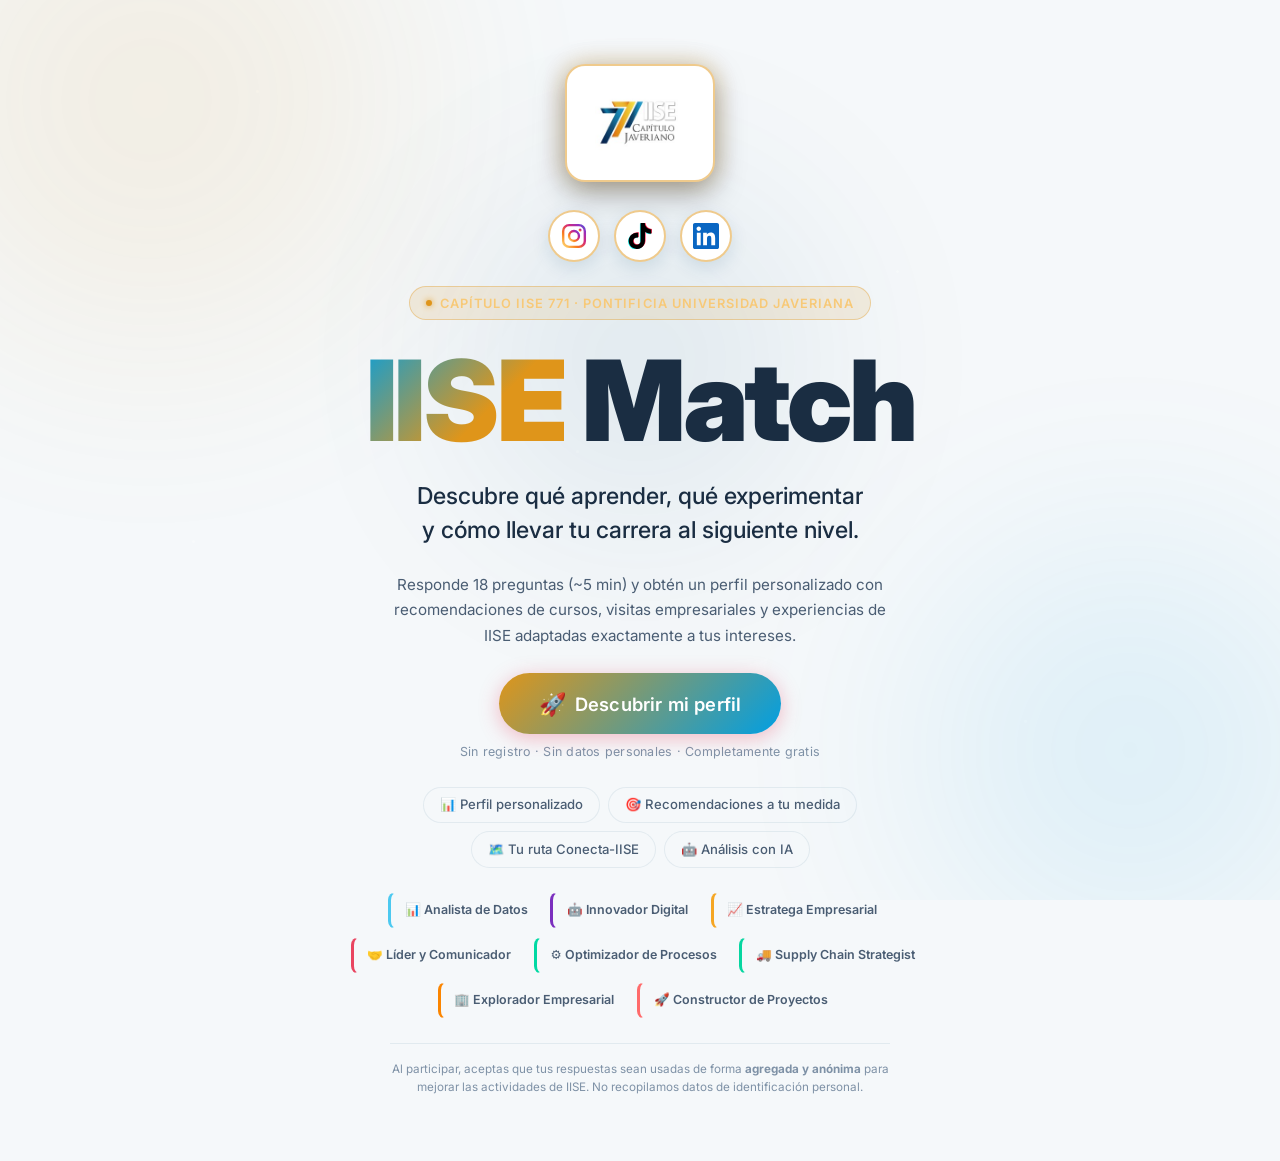
==== commit 3663330e: "Add files via upload" ====
--- a/index.html
+++ b/index.html
@@ -15,6 +15,37 @@
   <link rel="stylesheet" href="main.css">
   <link rel="stylesheet" href="quiz.css">
   <link rel="stylesheet" href="results.css">
+
+  <!-- Social links (landing) -->
+  <style>
+    .social-links {
+      display: flex;
+      justify-content: center;
+      gap: 14px;
+    }
+    .social-link {
+      width: 52px;
+      height: 52px;
+      border-radius: 50%;
+      background: #ffffff;
+      border: 2px solid rgba(223, 149, 26, 0.5);
+      box-shadow: 0 6px 18px rgba(8, 76, 118, 0.12);
+      display: inline-flex;
+      align-items: center;
+      justify-content: center;
+      transition: transform var(--transition-normal), box-shadow var(--transition-normal);
+    }
+    .social-link:hover,
+    .social-link:focus-visible {
+      transform: translateY(-3px) scale(1.06);
+      box-shadow: 0 10px 24px rgba(8, 76, 118, 0.18), 0 0 18px rgba(223, 149, 26, 0.35);
+    }
+    .social-link svg {
+      width: 26px;
+      height: 26px;
+      display: block;
+    }
+  </style>
 </head>
 <body>
 
@@ -45,6 +76,38 @@
         </a>
       </div>
 
+      <!-- Social Links -->
+      <nav class="social-links fade-in-up delay-1" aria-label="Redes sociales del Capítulo IISE Javeriano">
+        <a href="https://www.instagram.com/iisejaveriana/" target="_blank" rel="noopener noreferrer" class="social-link" aria-label="Instagram @iisejaveriana" title="Instagram">
+          <svg viewBox="0 0 24 24" aria-hidden="true">
+            <defs>
+              <linearGradient id="ig-grad" x1="0%" y1="100%" x2="100%" y2="0%">
+                <stop offset="0%" stop-color="#feda75"/>
+                <stop offset="30%" stop-color="#fa7e1e"/>
+                <stop offset="60%" stop-color="#d62976"/>
+                <stop offset="85%" stop-color="#962fbf"/>
+                <stop offset="100%" stop-color="#4f5bd5"/>
+              </linearGradient>
+            </defs>
+            <rect x="2" y="2" width="20" height="20" rx="5.5" fill="none" stroke="url(#ig-grad)" stroke-width="2.2"/>
+            <circle cx="12" cy="12" r="4.6" fill="none" stroke="url(#ig-grad)" stroke-width="2.2"/>
+            <circle cx="17.6" cy="6.4" r="1.4" fill="url(#ig-grad)"/>
+          </svg>
+        </a>
+        <a href="https://www.tiktok.com/@iisejaveriana" target="_blank" rel="noopener noreferrer" class="social-link" aria-label="TikTok @iisejaveriana" title="TikTok">
+          <svg viewBox="0 0 24 24" aria-hidden="true">
+            <path transform="translate(-0.6 0.5)" fill="#25f4ee" d="M12.525.02c1.31-.02 2.61-.01 3.91-.02.08 1.53.63 3.09 1.75 4.17 1.12 1.11 2.7 1.62 4.24 1.79v4.03c-1.44-.05-2.89-.35-4.2-.97-.57-.26-1.1-.59-1.62-.93-.01 2.92.01 5.84-.02 8.75-.08 1.4-.54 2.79-1.35 3.94-1.31 1.92-3.58 3.17-5.91 3.21-1.43.08-2.86-.31-4.08-1.03-2.02-1.19-3.44-3.37-3.65-5.71-.02-.5-.03-1-.01-1.49.18-1.9 1.12-3.72 2.58-4.96 1.66-1.44 3.98-2.13 6.15-1.72.02 1.48-.04 2.96-.04 4.44-.99-.32-2.15-.23-3.02.37-.63.41-1.11 1.04-1.36 1.75-.21.51-.15 1.07-.14 1.61.24 1.64 1.82 3.02 3.5 2.87 1.12-.01 2.19-.66 2.77-1.61.19-.33.4-.67.41-1.06.1-1.79.06-3.57.07-5.36.01-4.03-.01-8.05.02-12.07z"/>
+            <path transform="translate(0.6 -0.5)" fill="#fe2c55" d="M12.525.02c1.31-.02 2.61-.01 3.91-.02.08 1.53.63 3.09 1.75 4.17 1.12 1.11 2.7 1.62 4.24 1.79v4.03c-1.44-.05-2.89-.35-4.2-.97-.57-.26-1.1-.59-1.62-.93-.01 2.92.01 5.84-.02 8.75-.08 1.4-.54 2.79-1.35 3.94-1.31 1.92-3.58 3.17-5.91 3.21-1.43.08-2.86-.31-4.08-1.03-2.02-1.19-3.44-3.37-3.65-5.71-.02-.5-.03-1-.01-1.49.18-1.9 1.12-3.72 2.58-4.96 1.66-1.44 3.98-2.13 6.15-1.72.02 1.48-.04 2.96-.04 4.44-.99-.32-2.15-.23-3.02.37-.63.41-1.11 1.04-1.36 1.75-.21.51-.15 1.07-.14 1.61.24 1.64 1.82 3.02 3.5 2.87 1.12-.01 2.19-.66 2.77-1.61.19-.33.4-.67.41-1.06.1-1.79.06-3.57.07-5.36.01-4.03-.01-8.05.02-12.07z"/>
+            <path fill="#000000" d="M12.525.02c1.31-.02 2.61-.01 3.91-.02.08 1.53.63 3.09 1.75 4.17 1.12 1.11 2.7 1.62 4.24 1.79v4.03c-1.44-.05-2.89-.35-4.2-.97-.57-.26-1.1-.59-1.62-.93-.01 2.92.01 5.84-.02 8.75-.08 1.4-.54 2.79-1.35 3.94-1.31 1.92-3.58 3.17-5.91 3.21-1.43.08-2.86-.31-4.08-1.03-2.02-1.19-3.44-3.37-3.65-5.71-.02-.5-.03-1-.01-1.49.18-1.9 1.12-3.72 2.58-4.96 1.66-1.44 3.98-2.13 6.15-1.72.02 1.48-.04 2.96-.04 4.44-.99-.32-2.15-.23-3.02.37-.63.41-1.11 1.04-1.36 1.75-.21.51-.15 1.07-.14 1.61.24 1.64 1.82 3.02 3.5 2.87 1.12-.01 2.19-.66 2.77-1.61.19-.33.4-.67.41-1.06.1-1.79.06-3.57.07-5.36.01-4.03-.01-8.05.02-12.07z"/>
+          </svg>
+        </a>
+        <a href="https://www.linkedin.com/company/iisejaveriana/posts/" target="_blank" rel="noopener noreferrer" class="social-link" aria-label="LinkedIn IISE Javeriana" title="LinkedIn">
+          <svg viewBox="0 0 24 24" aria-hidden="true">
+            <path fill="#0a66c2" d="M20.447 20.452h-3.554v-5.569c0-1.328-.027-3.037-1.852-3.037-1.853 0-2.136 1.445-2.136 2.939v5.667H9.351V9h3.414v1.561h.046c.477-.9 1.637-1.85 3.37-1.85 3.601 0 4.267 2.37 4.267 5.455v6.286zM5.337 7.433c-1.144 0-2.063-.926-2.063-2.065 0-1.138.92-2.063 2.063-2.063 1.14 0 2.064.925 2.064 2.063 0 1.139-.925 2.065-2.064 2.065zm1.782 13.019H3.555V9h3.564v11.452zM22.225 0H1.771C.792 0 0 .774 0 1.729v20.542C0 23.227.792 24 1.771 24h20.451C23.2 24 24 23.227 24 22.271V1.729C24 .774 23.2 0 22.222 0h.003z"/>
+          </svg>
+        </a>
+      </nav>
+
       <!-- Badge -->
       <div class="badge fade-in-up delay-1">
         <span class="badge-dot"></span>
@@ -242,6 +305,9 @@
 
       <!-- Action Buttons -->
       <div class="results-actions">
+        <button id="download-btn" class="btn btn-primary btn-large" aria-label="Descargar mi resultado como imagen">
+          📥 Descargar mi resultado
+        </button>
         <button id="restart-btn" class="btn btn-primary btn-large" aria-label="Volver a comenzar">
           🔄 Hacer el test de nuevo
         </button>
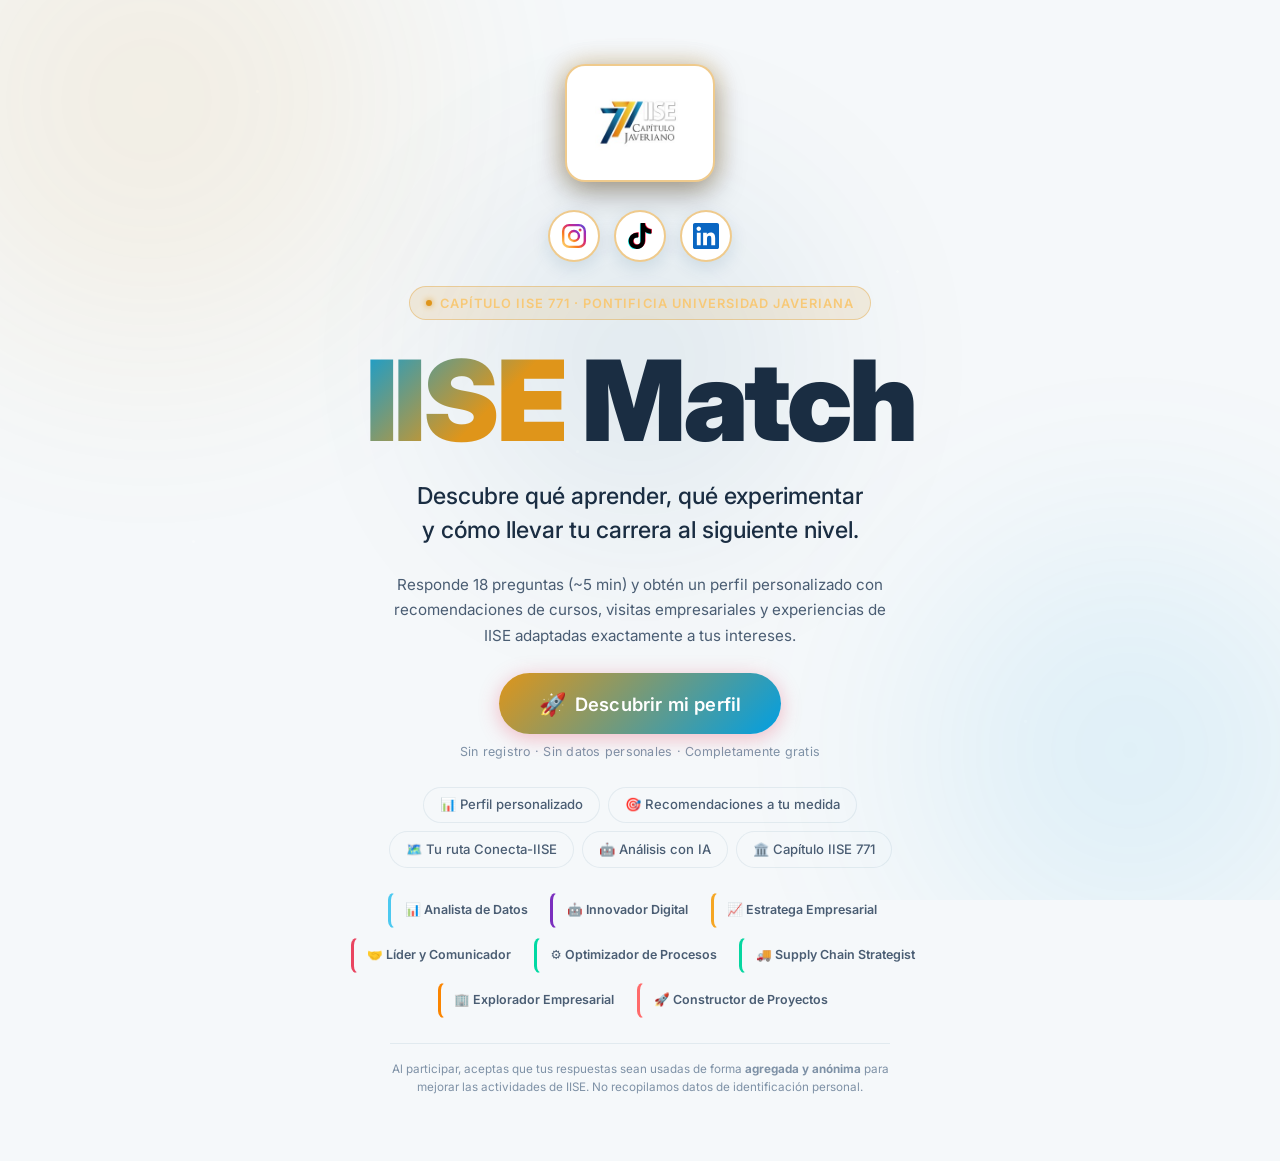
==== commit 2fa1cd01: "Add files via upload" ====
--- a/index.html
+++ b/index.html
@@ -44,6 +44,107 @@
       width: 26px;
       height: 26px;
       display: block;
+    }
+
+    /* Clickable pill / profile cards (open the info window) */
+    .is-clickable { cursor: pointer; }
+    .is-clickable:focus-visible { outline: 2px solid var(--accent-primary); outline-offset: 2px; }
+
+    /* Info window (chapter + profiles) */
+    .info-modal {
+      width: min(640px, calc(100% - 32px));
+      max-height: 86vh;
+      margin: auto;
+      padding: 0;
+      border: 2px solid rgba(223, 149, 26, 0.5);
+      border-radius: var(--radius-lg);
+      background: var(--bg-secondary);
+      color: var(--text-primary);
+      box-shadow: 0 24px 60px rgba(8, 76, 118, 0.25), 0 0 25px rgba(223, 149, 26, 0.25);
+      font-family: var(--font-main);
+      text-align: left;
+    }
+    .info-modal::backdrop {
+      background: rgba(26, 45, 66, 0.45);
+      backdrop-filter: blur(4px);
+    }
+    .info-modal[open] { animation: fadeInUp 0.35s ease-out; }
+    .info-modal-inner {
+      padding: 28px 28px 24px;
+      overflow-y: auto;
+      max-height: 86vh;
+    }
+    .info-close {
+      position: sticky;
+      top: 0;
+      float: right;
+      margin: -8px -8px 0 8px;
+      width: 38px;
+      height: 38px;
+      border-radius: 50%;
+      border: 1px solid var(--glass-border);
+      background: var(--bg-secondary);
+      color: var(--text-secondary);
+      font-size: 1.3rem;
+      line-height: 1;
+      cursor: pointer;
+      z-index: 1;
+    }
+    .info-close:hover { color: var(--text-primary); border-color: rgba(223, 149, 26, 0.5); }
+    .info-eyebrow {
+      display: inline-block;
+      background: rgba(223, 149, 26, 0.12);
+      border: 1px solid rgba(223, 149, 26, 0.35);
+      color: var(--accent-primary);
+      font-size: 0.72rem;
+      font-weight: 700;
+      letter-spacing: 0.08em;
+      text-transform: uppercase;
+      padding: 0.3rem 0.85rem;
+      border-radius: var(--radius-full);
+      margin-bottom: 12px;
+    }
+    .info-title {
+      font-size: 1.6rem;
+      font-weight: 800;
+      line-height: 1.2;
+      margin-bottom: 8px;
+    }
+    .info-emoji { font-size: 2.6rem; line-height: 1; display: block; margin-bottom: 8px; }
+    .info-lead { color: var(--text-secondary); font-size: 0.95rem; line-height: 1.65; }
+    .info-section { margin-top: 22px; }
+    .info-section h3 {
+      font-size: 0.95rem;
+      font-weight: 700;
+      color: var(--accent-secondary);
+      margin-bottom: 8px;
+    }
+    .info-section p, .info-section li { color: var(--text-secondary); font-size: 0.9rem; line-height: 1.6; }
+    .info-section ul { padding-left: 1.1rem; display: grid; gap: 4px; }
+    .info-chips { display: flex; flex-wrap: wrap; gap: 8px; }
+    .info-chip {
+      background: rgba(0, 159, 227, 0.08);
+      border: 1px solid rgba(0, 159, 227, 0.22);
+      color: var(--accent-secondary);
+      font-size: 0.8rem;
+      font-weight: 600;
+      padding: 0.3rem 0.75rem;
+      border-radius: var(--radius-full);
+    }
+    .info-grid { display: grid; grid-template-columns: repeat(auto-fill, minmax(170px, 1fr)); gap: 10px; }
+    .info-card {
+      border: 1px solid var(--glass-border);
+      border-left: 3px solid var(--card-color, var(--accent-primary));
+      border-radius: var(--radius-sm);
+      padding: 10px 12px;
+      background: var(--bg-primary);
+    }
+    .info-card strong { display: block; font-size: 0.85rem; color: var(--text-primary); margin-bottom: 2px; }
+    .info-card span { font-size: 0.78rem; color: var(--text-secondary); line-height: 1.45; display: block; }
+    .info-actions { margin-top: 26px; display: flex; justify-content: center; }
+    @media (max-width: 480px) {
+      .info-modal-inner { padding: 22px 18px 20px; }
+      .info-title { font-size: 1.35rem; }
     }
   </style>
 </head>
@@ -144,18 +245,19 @@
         <div class="pill">🎯 Recomendaciones a tu medida</div>
         <div class="pill">🗺️ Tu ruta Conecta-IISE</div>
         <div class="pill">🤖 Análisis con IA</div>
+        <div class="pill is-clickable" id="chapter-pill" role="button" tabindex="0" aria-haspopup="dialog">🏛️ Capítulo IISE 771</div>
       </div>
 
       <!-- Profile Preview Cards -->
       <div class="profile-preview fade-in-up delay-7" aria-label="Ejemplos de perfiles disponibles">
-        <div class="preview-card" style="--card-color:#4cc9f0">📊 Analista de Datos</div>
-        <div class="preview-card" style="--card-color:#7b2fbe">🤖 Innovador Digital</div>
-        <div class="preview-card" style="--card-color:#f5a623">📈 Estratega Empresarial</div>
-        <div class="preview-card" style="--card-color:#e94560">🤝 Líder y Comunicador</div>
-        <div class="preview-card" style="--card-color:#00d9a3">⚙️ Optimizador de Procesos</div>
-        <div class="preview-card" style="--card-color:#06d6a0">🚚 Supply Chain Strategist</div>
-        <div class="preview-card" style="--card-color:#fb8500">🏢 Explorador Empresarial</div>
-        <div class="preview-card" style="--card-color:#ff6b6b">🚀 Constructor de Proyectos</div>
+        <div class="preview-card is-clickable" style="--card-color:#4cc9f0" data-profile="D" role="button" tabindex="0" aria-haspopup="dialog">📊 Analista de Datos</div>
+        <div class="preview-card is-clickable" style="--card-color:#7b2fbe" data-profile="T" role="button" tabindex="0" aria-haspopup="dialog">🤖 Innovador Digital</div>
+        <div class="preview-card is-clickable" style="--card-color:#f5a623" data-profile="E" role="button" tabindex="0" aria-haspopup="dialog">📈 Estratega Empresarial</div>
+        <div class="preview-card is-clickable" style="--card-color:#e94560" data-profile="L" role="button" tabindex="0" aria-haspopup="dialog">🤝 Líder y Comunicador</div>
+        <div class="preview-card is-clickable" style="--card-color:#00d9a3" data-profile="O" role="button" tabindex="0" aria-haspopup="dialog">⚙️ Optimizador de Procesos</div>
+        <div class="preview-card is-clickable" style="--card-color:#06d6a0" data-profile="S" role="button" tabindex="0" aria-haspopup="dialog">🚚 Supply Chain Strategist</div>
+        <div class="preview-card is-clickable" style="--card-color:#fb8500" data-profile="X" role="button" tabindex="0" aria-haspopup="dialog">🏢 Explorador Empresarial</div>
+        <div class="preview-card is-clickable" style="--card-color:#ff6b6b" data-profile="P" role="button" tabindex="0" aria-haspopup="dialog">🚀 Constructor de Proyectos</div>
       </div>
 
       <!-- Consent note -->
@@ -321,6 +423,14 @@
 
     </div>
   </section>
+
+  <!-- Info window (chapter + profiles), filled by the script below -->
+  <dialog id="info-modal" class="info-modal" aria-labelledby="info-modal-title">
+    <div class="info-modal-inner">
+      <button type="button" class="info-close" id="info-close" aria-label="Cerrar">×</button>
+      <div id="info-modal-content"></div>
+    </div>
+  </dialog>
 
   <!-- ============================================================
        SCRIPTS (Order matters)
@@ -353,5 +463,160 @@
     };
   </script>
 
+  <!-- Landing info window: "Capítulo IISE 771" pill and profile cards -->
+  <script>
+    (function () {
+      const modal = document.getElementById('info-modal');
+      const content = document.getElementById('info-modal-content');
+      if (!modal || !content) return;
+
+      // Information taken from the Estatutos IISE Capítulo Javeriano 2026
+      const CHAPTER_HTML = `
+        <span class="info-eyebrow">Pontificia Universidad Javeriana</span>
+        <h2 class="info-title" id="info-modal-title">🏛️ Capítulo IISE 771</h2>
+        <p class="info-lead">
+          Somos el <strong>IISE Capítulo Javeriano 771</strong>, un grupo estudiantil sin ánimo de lucro de
+          Ingeniería Industrial de la Pontificia Universidad Javeriana, adscrito al <strong>IISE Internacional</strong>
+          (Institute of Industrial and Systems Engineers). Nuestro propósito es acercar al estudiante a su vida
+          profesional y reducir la brecha entre la academia y la práctica, en un entorno que se vive como una familia.
+        </p>
+
+        <div class="info-section">
+          <h3>🎯 Misión</h3>
+          <p>Fortalecer y complementar las competencias y habilidades de los futuros Ingenieros Industriales Javerianos
+          a través de proyectos, capacitaciones e iniciativas, en un entorno basado en el apoyo, la integración y el
+          aprendizaje en conjunto. Promovemos la formación integral de profesionales que se destaquen por su liderazgo,
+          creatividad, capacidad de resolución de conflictos, responsabilidad y calidad humana.</p>
+        </div>
+
+        <div class="info-section">
+          <h3>🔭 Visión</h3>
+          <p>Ser un grupo estudiantil reconocido a nivel nacional e internacional por el desarrollo de habilidades blandas,
+          el crecimiento académico y profesional de sus miembros y su red de alianzas estratégicas, consolidado como un
+          espacio de aprendizaje colectivo, integración y trabajo colaborativo.</p>
+        </div>
+
+        <div class="info-section">
+          <h3>🚀 ¿Qué hacemos?</h3>
+          <ul>
+            <li>Mínimo <strong>2 capacitaciones por semestre</strong> sobre liderazgo y temas que potencian tus habilidades.</li>
+            <li>Mínimo <strong>2 visitas industriales por semestre</strong> para conocer de primera mano los procesos de la industria.</li>
+            <li>Un <strong>viaje académico al año</strong> para conocer empresas de otras ciudades y hacer networking con otras universidades.</li>
+            <li>Proyectos anuales con <strong>capítulos de la región</strong>, grupos estudiantiles y egresados.</li>
+            <li>Alianzas con capítulos nacionales e internacionales y con empresas.</li>
+          </ul>
+        </div>
+
+        <div class="info-section">
+          <h3>💛 Nuestros valores</h3>
+          <div class="info-grid">
+            <div class="info-card"><strong>Responsabilidad</strong><span>Respondemos con compromiso por cada actividad y proyecto.</span></div>
+            <div class="info-card"><strong>Iniciativa</strong><span>Emprendemos con confianza y entusiasmo, sin esperar que nos lo pidan.</span></div>
+            <div class="info-card"><strong>Fraternidad</strong><span>Más que compañeros: somos una familia unida y solidaria.</span></div>
+            <div class="info-card"><strong>Creatividad</strong><span>Innovamos para resolver problemas y mantenernos a la vanguardia.</span></div>
+            <div class="info-card"><strong>Liderazgo</strong><span>Influimos positivamente y guiamos con el ejemplo.</span></div>
+            <div class="info-card"><strong>Resolución de conflictos</strong><span>Promovemos el diálogo para un ambiente armónico.</span></div>
+            <div class="info-card"><strong>Sentido de pertenencia</strong><span>Un compromiso genuino con el crecimiento del capítulo.</span></div>
+          </div>
+        </div>
+
+        <div class="info-section">
+          <h3>🧩 ¿Cómo estamos organizados?</h3>
+          <p><strong>Junta Directiva:</strong> Presidente, Vicepresidente, Tesorero, Secretario, Gestor de Relaciones
+          Nacionales e Internacionales, Auditor y Líderes de Área.</p>
+          <p><strong>Áreas:</strong> Marketing, Logística y Talento, cada una con su líder y colíder.</p>
+          <p><strong>TrainIISE:</strong> nuestro semillero para estudiantes de primer semestre de Ingeniería Industrial.</p>
+        </div>
+
+        <div class="info-section">
+          <h3>🙋 ¿Cómo ser parte?</h3>
+          <p>Abrimos proceso de selección una vez al año, durante las primeras semanas del primer semestre académico.
+          La convocatoria se publica en nuestras redes sociales y por correo a los estudiantes de Ingeniería Industrial.
+          ¡Síguenos para no perdértela!</p>
+          <div class="social-links" style="margin-top:14px">
+            <a href="https://www.instagram.com/iisejaveriana/" target="_blank" rel="noopener noreferrer" class="social-link" aria-label="Instagram @iisejaveriana" title="Instagram">${document.querySelector('.social-link[title="Instagram"] svg').outerHTML.replace('id="ig-grad"', 'id="ig-grad-modal"').replace(/url\(#ig-grad\)/g, 'url(#ig-grad-modal)')}</a>
+            <a href="https://www.tiktok.com/@iisejaveriana" target="_blank" rel="noopener noreferrer" class="social-link" aria-label="TikTok @iisejaveriana" title="TikTok">${document.querySelector('.social-link[title="TikTok"] svg').outerHTML}</a>
+            <a href="https://www.linkedin.com/company/iisejaveriana/posts/" target="_blank" rel="noopener noreferrer" class="social-link" aria-label="LinkedIn IISE Javeriana" title="LinkedIn">${document.querySelector('.social-link[title="LinkedIn"] svg').outerHTML}</a>
+          </div>
+        </div>
+      `;
+
+      function profileHTML(code) {
+        const p = (typeof PROFILES !== 'undefined') ? PROFILES[code] : null;
+        if (!p) return '';
+        const acts = (typeof ACTIVITIES !== 'undefined' ? ACTIVITIES : [])
+          .filter(a => a.estado === 'Activo' && (a.perfiles_recomendados || []).includes(code))
+          .sort((a, b) => a.perfiles_recomendados.indexOf(code) - b.perfiles_recomendados.indexOf(code))
+          .slice(0, 4);
+        return `
+          <span class="info-eyebrow">Perfil IISE Match</span>
+          <span class="info-emoji">${p.emoji}</span>
+          <h2 class="info-title" id="info-modal-title" style="color:${p.color}">${p.name}</h2>
+          <p class="info-lead">${p.description}</p>
+
+          <div class="info-section">
+            <h3>🔑 Palabras clave</h3>
+            <div class="info-chips">${(p.keywords || []).map(k => `<span class="info-chip">${k}</span>`).join('')}</div>
+          </div>
+
+          <div class="info-section">
+            <h3>🎓 Formatos que más disfruta</h3>
+            <div class="info-chips">${(p.actividades_tipo || []).map(t => `<span class="info-chip">${t}</span>`).join('')}</div>
+          </div>
+
+          ${acts.length ? `
+          <div class="info-section">
+            <h3>📌 Actividades del capítulo para este perfil</h3>
+            <div class="info-grid">
+              ${acts.map(a => `<div class="info-card" style="--card-color:${p.color}"><strong>${a.emoji || '📌'} ${a.nombre}</strong><span>${a.tipo} · ${a.modalidad} · ${a.duracion}</span></div>`).join('')}
+            </div>
+          </div>` : ''}
+
+          <div class="info-actions">
+            <button type="button" class="btn btn-primary" id="info-start-btn">🚀 Descubrir mi perfil</button>
+          </div>
+        `;
+      }
+
+      let lastTrigger = null;
+      function openModal(html, trigger) {
+        content.innerHTML = html;
+        lastTrigger = trigger || null;
+        const startBtn = document.getElementById('info-start-btn');
+        if (startBtn) {
+          startBtn.addEventListener('click', () => {
+            modal.close();
+            document.getElementById('start-btn').click();
+          });
+        }
+        if (typeof modal.showModal === 'function') modal.showModal();
+        else modal.setAttribute('open', '');
+        modal.querySelector('.info-modal-inner').scrollTop = 0;
+      }
+      function closeModal() {
+        if (typeof modal.close === 'function') modal.close();
+        else modal.removeAttribute('open');
+      }
+
+      modal.addEventListener('close', () => { if (lastTrigger) lastTrigger.focus(); });
+      document.getElementById('info-close').addEventListener('click', closeModal);
+      // Click outside the window closes it
+      modal.addEventListener('click', e => { if (e.target === modal) closeModal(); });
+
+      function bind(el, getHtml) {
+        el.addEventListener('click', () => openModal(getHtml(), el));
+        el.addEventListener('keydown', e => {
+          if (e.key === 'Enter' || e.key === ' ') { e.preventDefault(); openModal(getHtml(), el); }
+        });
+      }
+
+      const chapterPill = document.getElementById('chapter-pill');
+      if (chapterPill) bind(chapterPill, () => CHAPTER_HTML);
+      document.querySelectorAll('.preview-card[data-profile]').forEach(card => {
+        bind(card, () => profileHTML(card.getAttribute('data-profile')));
+      });
+    })();
+  </script>
+
 </body>
 </html>
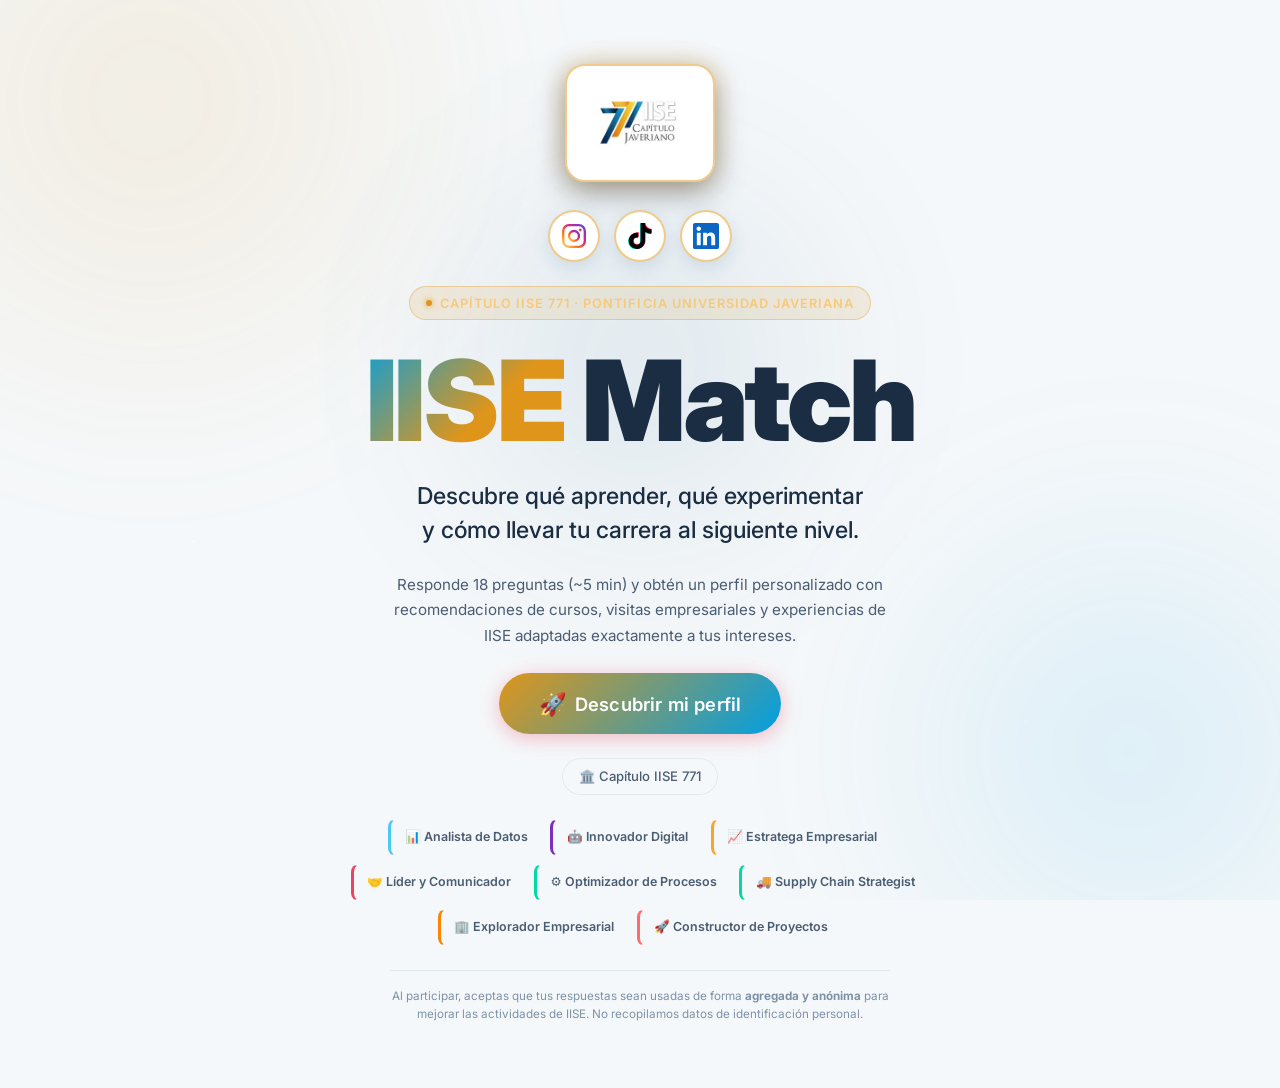
==== commit 4c3cd7a7: "Add files via upload" ====
--- a/index.html
+++ b/index.html
@@ -236,15 +236,10 @@
           <span class="btn-icon">🚀</span>
           Descubrir mi perfil
         </button>
-        <p class="cta-hint">Sin registro · Sin datos personales · Completamente gratis</p>
       </div>
 
       <!-- Feature Pills -->
-      <div class="feature-pills fade-in-up delay-6" aria-label="Características del sistema">
-        <div class="pill">📊 Perfil personalizado</div>
-        <div class="pill">🎯 Recomendaciones a tu medida</div>
-        <div class="pill">🗺️ Tu ruta Conecta-IISE</div>
-        <div class="pill">🤖 Análisis con IA</div>
+      <div class="feature-pills fade-in-up delay-6" aria-label="Información del capítulo">
         <div class="pill is-clickable" id="chapter-pill" role="button" tabindex="0" aria-haspopup="dialog">🏛️ Capítulo IISE 771</div>
       </div>
 
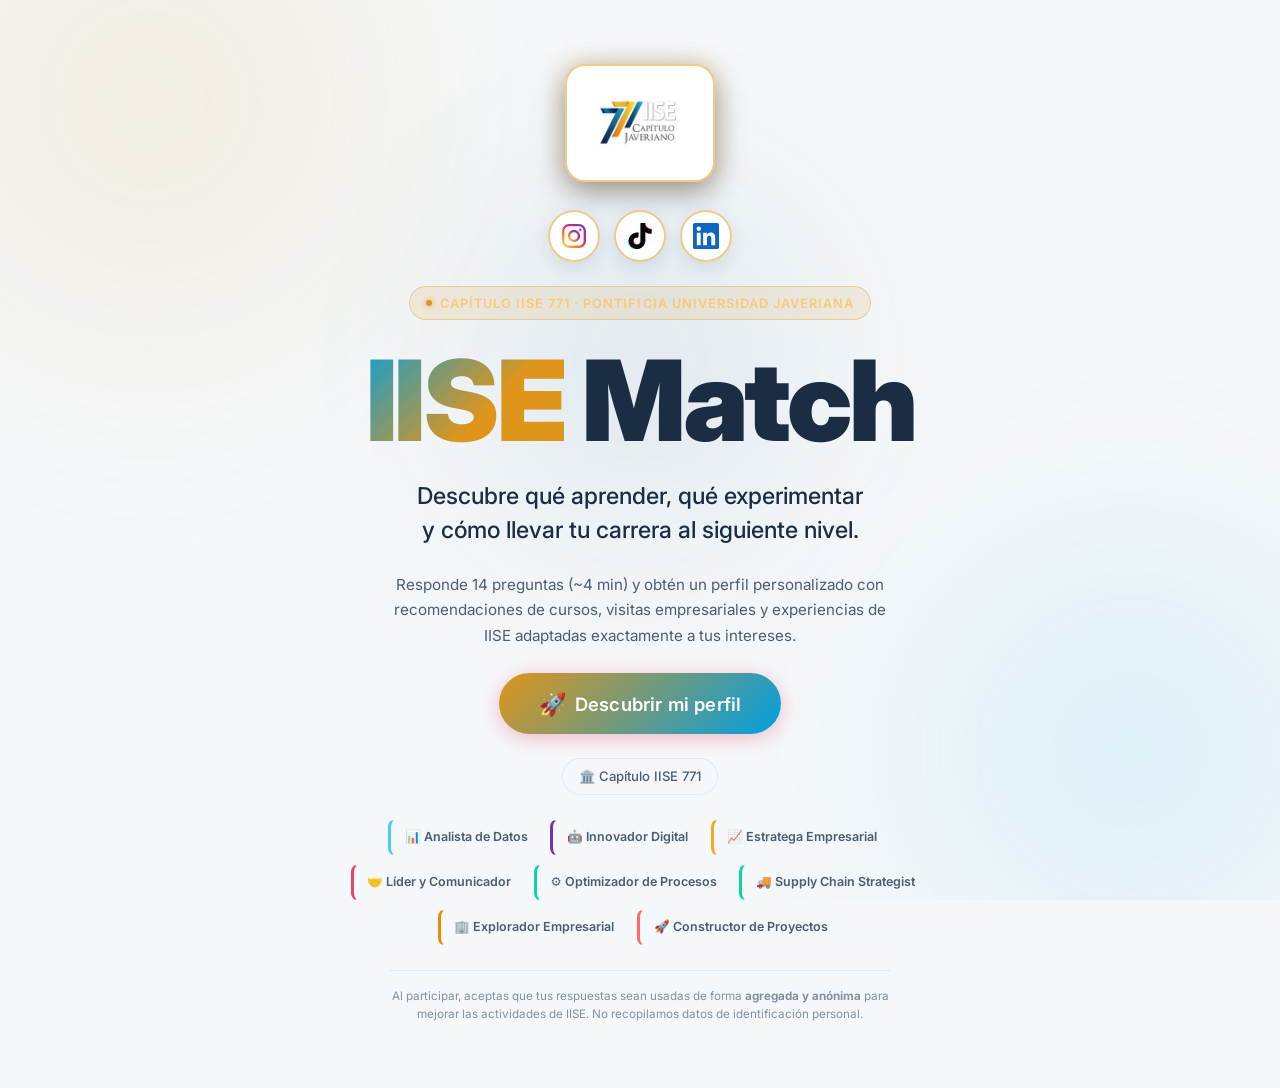
==== commit f871a3a5: "Add files via upload" ====
--- a/index.html
+++ b/index.html
@@ -4,7 +4,7 @@
   <meta charset="UTF-8">
   <meta name="viewport" content="width=device-width, initial-scale=1.0">
   <title>IISE Match — Descubre tu perfil profesional | Javeriana</title>
-  <meta name="description" content="Descubre qué actividades de IISE se adaptan mejor a tus intereses. Responde 18 preguntas y obtén un perfil personalizado con recomendaciones de cursos, visitas y experiencias.">
+  <meta name="description" content="Descubre qué actividades de IISE se adaptan mejor a tus intereses. Responde 14 preguntas y obtén un perfil personalizado con recomendaciones de cursos, visitas y experiencias.">
 
   <!-- Fonts -->
   <link rel="preconnect" href="https://fonts.googleapis.com">
@@ -12,9 +12,9 @@
   <link href="https://fonts.googleapis.com/css2?family=Inter:wght@300;400;500;600;700;800;900&family=JetBrains+Mono:wght@400;700&display=swap" rel="stylesheet">
 
   <!-- CSS -->
-  <link rel="stylesheet" href="main.css">
-  <link rel="stylesheet" href="quiz.css">
-  <link rel="stylesheet" href="results.css">
+  <link rel="stylesheet" href="main.css?v=20261021">
+  <link rel="stylesheet" href="quiz.css?v=20261021">
+  <link rel="stylesheet" href="results.css?v=20261021">
 
   <!-- Social links (landing) -->
   <style>
@@ -227,7 +227,7 @@
 
       <!-- Description -->
       <p class="hero-desc fade-in-up delay-4">
-        Responde 18 preguntas (~5 min) y obtén un perfil personalizado con recomendaciones de cursos, visitas empresariales y experiencias de IISE adaptadas exactamente a tus intereses.
+        Responde 14 preguntas (~4 min) y obtén un perfil personalizado con recomendaciones de cursos, visitas empresariales y experiencias de IISE adaptadas exactamente a tus intereses.
       </p>
 
       <!-- CTA -->
@@ -279,7 +279,7 @@
           </div>
         </a>
         <div class="quiz-progress-info">
-          <span id="progress-label" class="progress-label">Pregunta 1 de 18</span>
+          <span id="progress-label" class="progress-label">Pregunta 1 de 14</span>
         </div>
       </div>
 
@@ -430,16 +430,16 @@
   <!-- ============================================================
        SCRIPTS (Order matters)
        ============================================================ -->
-  <script src="config.js"></script>
-  <script src="profiles.js"></script>
-  <script src="activities.js"></script>
-  <script src="questions.js"></script>
-  <script src="router.js"></script>
-  <script src="api.js"></script>
-  <script src="scoring.js"></script>
-  <script src="recommender.js"></script>
-  <script src="quiz.js"></script>
-  <script src="results.js"></script>
+  <script src="config.js?v=20261021"></script>
+  <script src="profiles.js?v=20261021"></script>
+  <script src="activities.js?v=20261021"></script>
+  <script src="questions.js?v=20261021"></script>
+  <script src="router.js?v=20261021"></script>
+  <script src="api.js?v=20261021"></script>
+  <script src="scoring.js?v=20261021"></script>
+  <script src="recommender.js?v=20261021"></script>
+  <script src="quiz.js?v=20261021"></script>
+  <script src="results.js?v=20261021"></script>
 
   <!-- Calculating screen animation sequencer -->
   <script>
